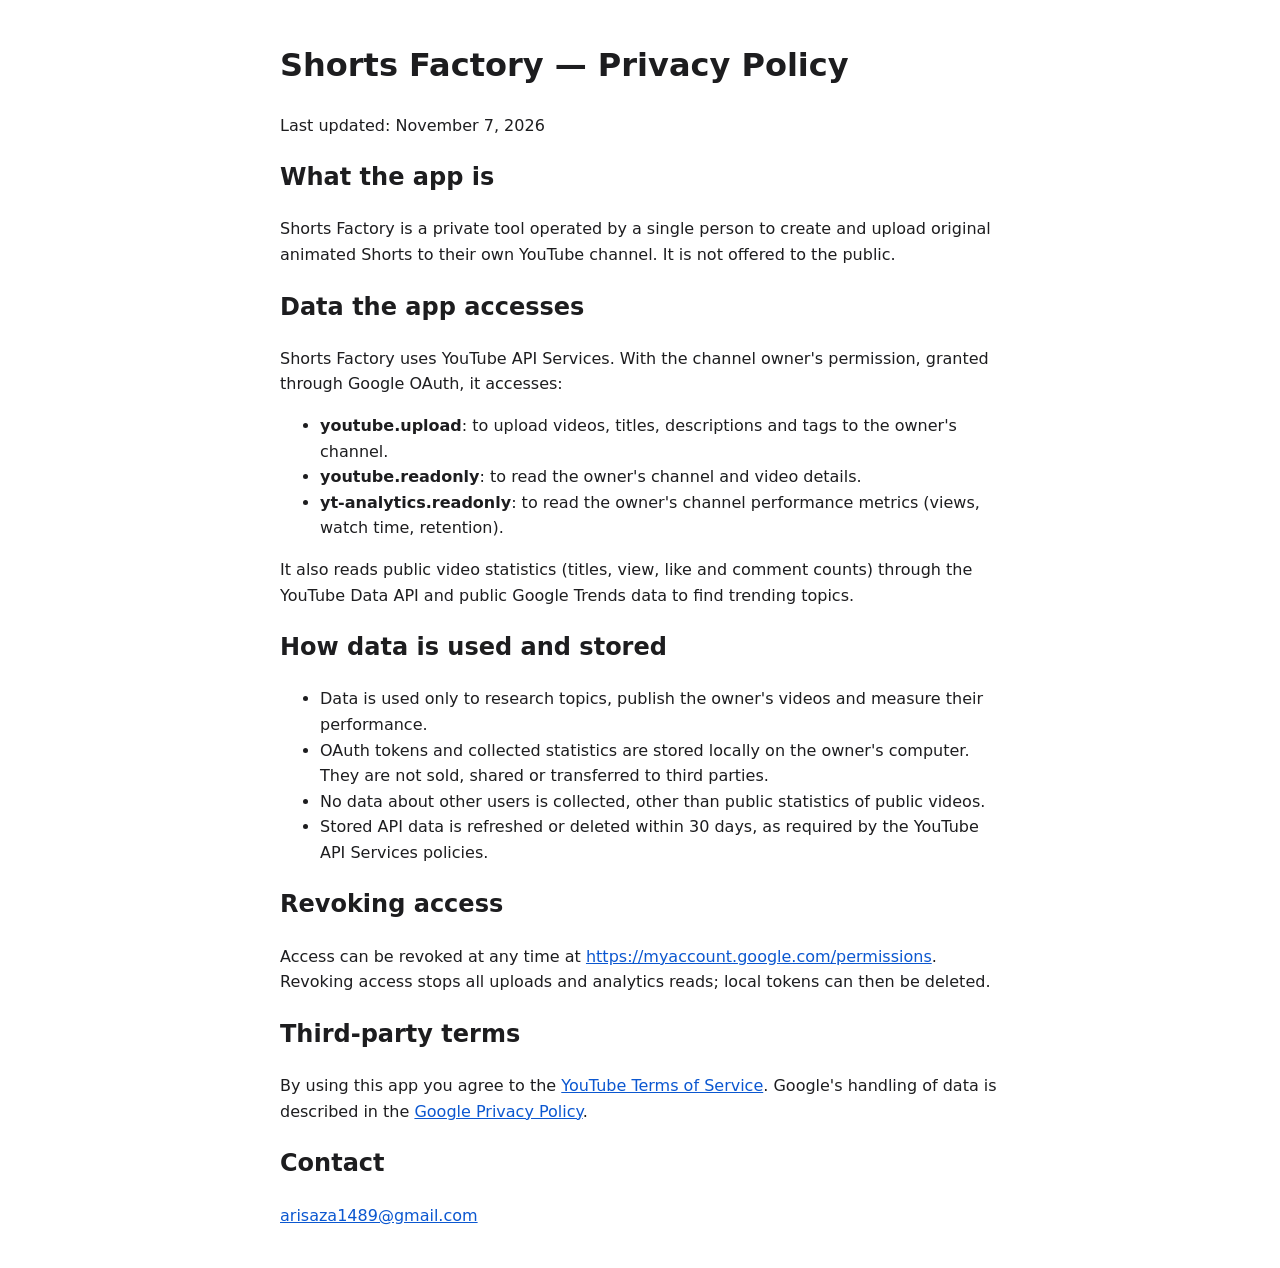
==== privacy.html @ b31b7cd7 "Add homepage and privacy policy for Shorts Factory OAuth app Co-Authored-By: Claude Opus 5.5 <norepl" ====
<!doctype html>
<html lang="en">
<head>
<meta charset="utf-8">
<meta name="viewport" content="width=device-width, initial-scale=1">
<title>Privacy Policy</title>
<style>
  body { font-family: system-ui, sans-serif; max-width: 720px; margin: 40px auto; padding: 0 16px; line-height: 1.6; color: #1d1d1f; background: #fff; }
  a { color: #0b57d0; }
</style>
</head>
<body>
<h1>Shorts Factory — Privacy Policy</h1>
<p>Last updated: November 7, 2026</p>

<h2>What the app is</h2>
<p>Shorts Factory is a private tool operated by a single person to create and upload original animated Shorts to
their own YouTube channel. It is not offered to the public.</p>

<h2>Data the app accesses</h2>
<p>Shorts Factory uses YouTube API Services. With the channel owner's permission, granted through Google OAuth, it accesses:</p>
<ul>
  <li><strong>youtube.upload</strong>: to upload videos, titles, descriptions and tags to the owner's channel.</li>
  <li><strong>youtube.readonly</strong>: to read the owner's channel and video details.</li>
  <li><strong>yt-analytics.readonly</strong>: to read the owner's channel performance metrics (views, watch time, retention).</li>
</ul>
<p>It also reads public video statistics (titles, view, like and comment counts) through the YouTube Data API and
public Google Trends data to find trending topics.</p>

<h2>How data is used and stored</h2>
<ul>
  <li>Data is used only to research topics, publish the owner's videos and measure their performance.</li>
  <li>OAuth tokens and collected statistics are stored locally on the owner's computer. They are not sold, shared
      or transferred to third parties.</li>
  <li>No data about other users is collected, other than public statistics of public videos.</li>
  <li>Stored API data is refreshed or deleted within 30 days, as required by the YouTube API Services policies.</li>
</ul>

<h2>Revoking access</h2>
<p>Access can be revoked at any time at
<a href="https://myaccount.google.com/permissions">https://myaccount.google.com/permissions</a>. Revoking access
stops all uploads and analytics reads; local tokens can then be deleted.</p>

<h2>Third-party terms</h2>
<p>By using this app you agree to the <a href="https://www.youtube.com/t/terms">YouTube Terms of Service</a>.
Google's handling of data is described in the <a href="https://policies.google.com/privacy">Google Privacy Policy</a>.</p>

<h2>Contact</h2>
<p><a href="mailto:arisaza1489@gmail.com">arisaza1489@gmail.com</a></p>
</body>
</html>
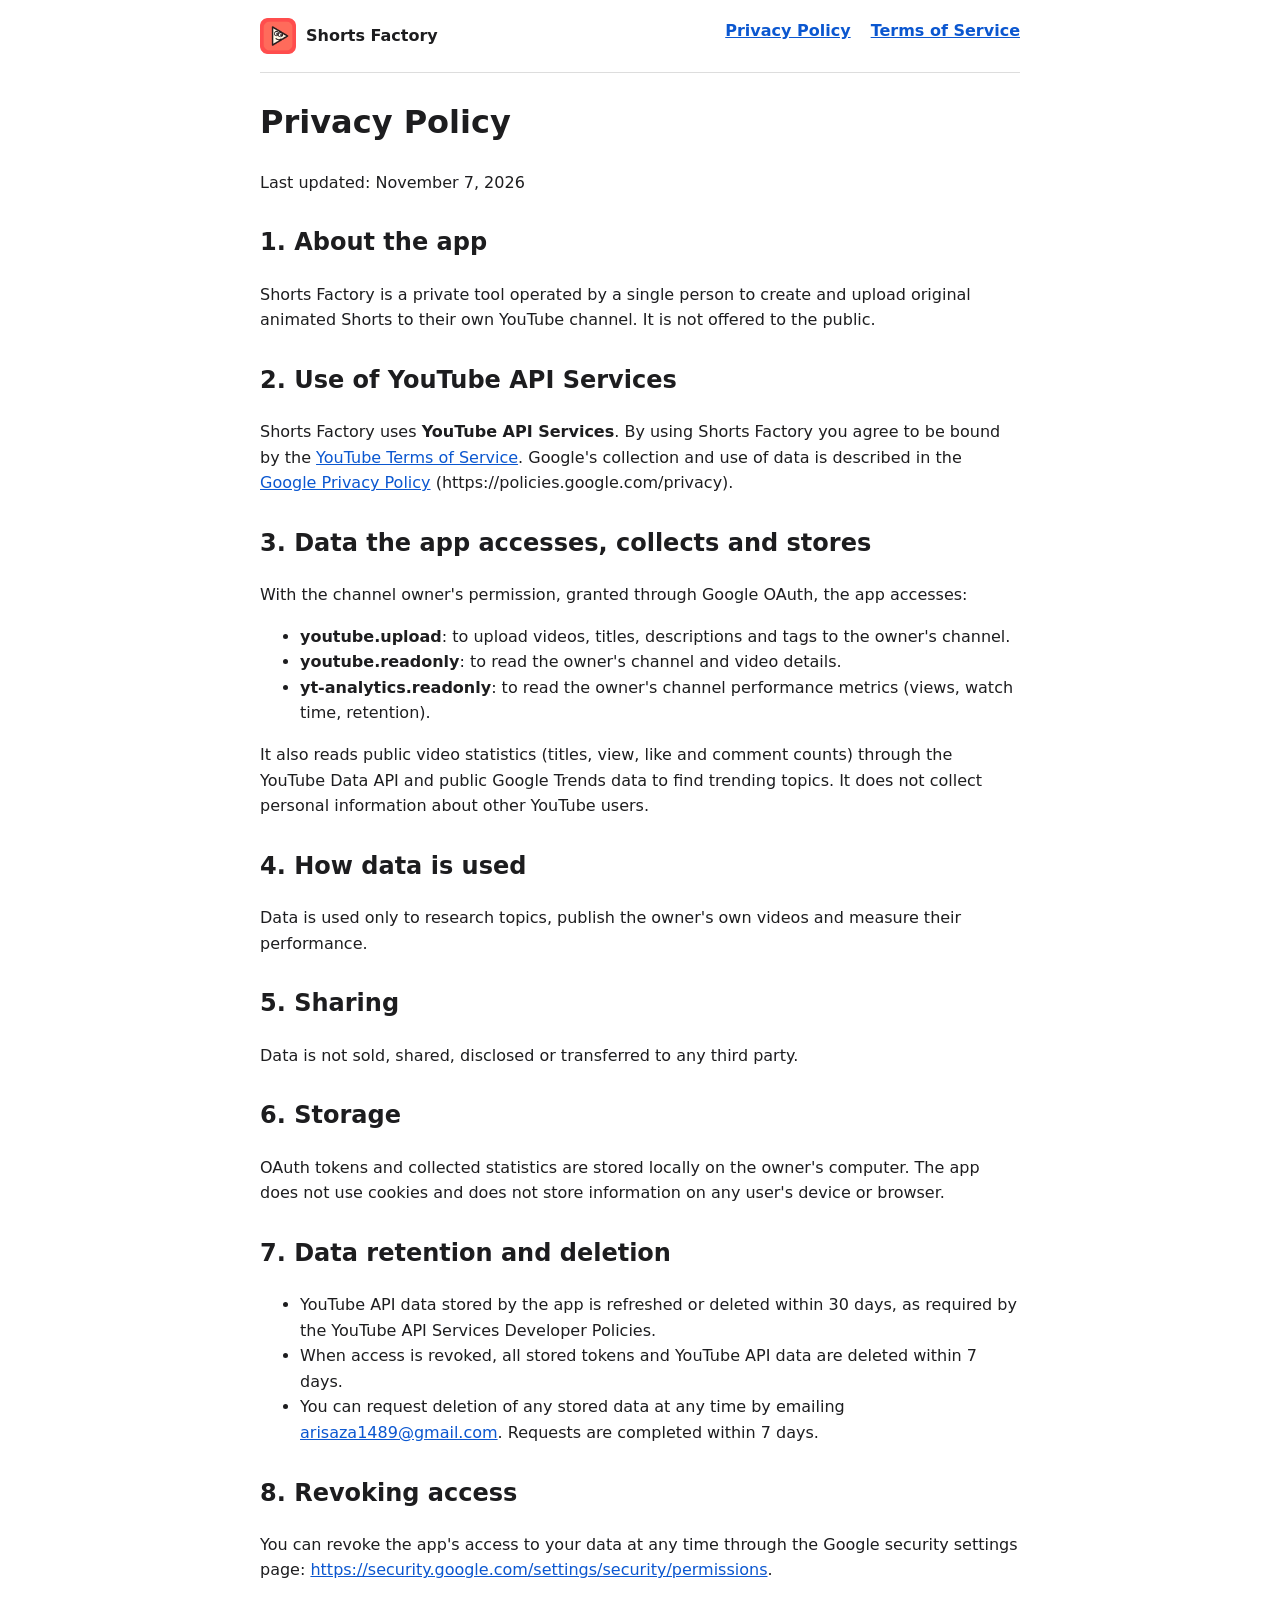
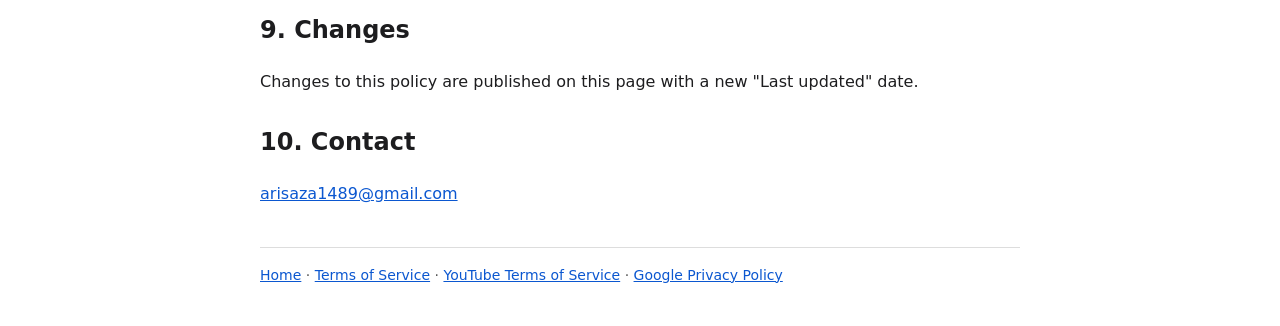
==== commit 0c8a1152: "Add terms of service, YouTube API sections and deletion policy Co-Authored-By: Claude Opus 5.5 <nore" ====
--- a/privacy.html
+++ b/privacy.html
@@ -4,48 +4,71 @@
 <meta charset="utf-8">
 <meta name="viewport" content="width=device-width, initial-scale=1">
 <title>Privacy Policy</title>
-<style>
-  body { font-family: system-ui, sans-serif; max-width: 720px; margin: 40px auto; padding: 0 16px; line-height: 1.6; color: #1d1d1f; background: #fff; }
-  a { color: #0b57d0; }
-</style>
+<link rel="stylesheet" href="style.css">
 </head>
 <body>
-<h1>Shorts Factory — Privacy Policy</h1>
+<nav>
+  <a class="brand" href="./"><img src="logo-120.png" alt="Shorts Factory logo">Shorts Factory</a>
+  <a href="privacy.html">Privacy Policy</a>
+  <a href="terms.html">Terms of Service</a>
+</nav>
+
+<h1>Privacy Policy</h1>
 <p>Last updated: November 7, 2026</p>
 
-<h2>What the app is</h2>
+<h2>1. About the app</h2>
 <p>Shorts Factory is a private tool operated by a single person to create and upload original animated Shorts to
 their own YouTube channel. It is not offered to the public.</p>
 
-<h2>Data the app accesses</h2>
-<p>Shorts Factory uses YouTube API Services. With the channel owner's permission, granted through Google OAuth, it accesses:</p>
+<h2>2. Use of YouTube API Services</h2>
+<p>Shorts Factory uses <strong>YouTube API Services</strong>. By using Shorts Factory you agree to be bound by the
+<a href="https://www.youtube.com/t/terms">YouTube Terms of Service</a>. Google's collection and use of data is
+described in the <a href="https://policies.google.com/privacy">Google Privacy Policy</a>
+(https://policies.google.com/privacy).</p>
+
+<h2>3. Data the app accesses, collects and stores</h2>
+<p>With the channel owner's permission, granted through Google OAuth, the app accesses:</p>
 <ul>
   <li><strong>youtube.upload</strong>: to upload videos, titles, descriptions and tags to the owner's channel.</li>
   <li><strong>youtube.readonly</strong>: to read the owner's channel and video details.</li>
   <li><strong>yt-analytics.readonly</strong>: to read the owner's channel performance metrics (views, watch time, retention).</li>
 </ul>
 <p>It also reads public video statistics (titles, view, like and comment counts) through the YouTube Data API and
-public Google Trends data to find trending topics.</p>
+public Google Trends data to find trending topics. It does not collect personal information about other YouTube users.</p>
 
-<h2>How data is used and stored</h2>
+<h2>4. How data is used</h2>
+<p>Data is used only to research topics, publish the owner's own videos and measure their performance.</p>
+
+<h2>5. Sharing</h2>
+<p>Data is not sold, shared, disclosed or transferred to any third party.</p>
+
+<h2>6. Storage</h2>
+<p>OAuth tokens and collected statistics are stored locally on the owner's computer. The app does not use cookies
+and does not store information on any user's device or browser.</p>
+
+<h2>7. Data retention and deletion</h2>
 <ul>
-  <li>Data is used only to research topics, publish the owner's videos and measure their performance.</li>
-  <li>OAuth tokens and collected statistics are stored locally on the owner's computer. They are not sold, shared
-      or transferred to third parties.</li>
-  <li>No data about other users is collected, other than public statistics of public videos.</li>
-  <li>Stored API data is refreshed or deleted within 30 days, as required by the YouTube API Services policies.</li>
+  <li>YouTube API data stored by the app is refreshed or deleted within 30 days, as required by the YouTube API
+      Services Developer Policies.</li>
+  <li>When access is revoked, all stored tokens and YouTube API data are deleted within 7 days.</li>
+  <li>You can request deletion of any stored data at any time by emailing
+      <a href="mailto:arisaza1489@gmail.com">arisaza1489@gmail.com</a>. Requests are completed within 7 days.</li>
 </ul>
 
-<h2>Revoking access</h2>
-<p>Access can be revoked at any time at
-<a href="https://myaccount.google.com/permissions">https://myaccount.google.com/permissions</a>. Revoking access
-stops all uploads and analytics reads; local tokens can then be deleted.</p>
+<h2>8. Revoking access</h2>
+<p>You can revoke the app's access to your data at any time through the Google security settings page:
+<a href="https://security.google.com/settings/security/permissions">https://security.google.com/settings/security/permissions</a>.</p>
 
-<h2>Third-party terms</h2>
-<p>By using this app you agree to the <a href="https://www.youtube.com/t/terms">YouTube Terms of Service</a>.
-Google's handling of data is described in the <a href="https://policies.google.com/privacy">Google Privacy Policy</a>.</p>
+<h2>9. Changes</h2>
+<p>Changes to this policy are published on this page with a new "Last updated" date.</p>
 
-<h2>Contact</h2>
+<h2>10. Contact</h2>
 <p><a href="mailto:arisaza1489@gmail.com">arisaza1489@gmail.com</a></p>
+
+<footer>
+  <a href="./">Home</a> · <a href="terms.html">Terms of Service</a> ·
+  <a href="https://www.youtube.com/t/terms">YouTube Terms of Service</a> ·
+  <a href="https://policies.google.com/privacy">Google Privacy Policy</a>
+</footer>
 </body>
 </html>
--- a/style.css
+++ b/style.css
@@ -0,0 +1,11 @@
+body { font-family: system-ui, sans-serif; max-width: 760px; margin: 0 auto; padding: 0 16px 40px; line-height: 1.6; color: #1d1d1f; background: #fff; }
+a { color: #0b57d0; }
+nav { display: flex; gap: 20px; flex-wrap: wrap; padding: 18px 0; border-bottom: 1px solid #ddd; margin-bottom: 24px; font-weight: 600; }
+nav .brand { margin-right: auto; display: flex; align-items: center; gap: 10px; color: #1d1d1f; text-decoration: none; }
+nav .brand img { width: 36px; height: 36px; }
+.yt-badge { display: inline-flex; align-items: center; gap: 10px; border: 1px solid #ddd; border-radius: 10px; padding: 10px 14px; margin: 12px 0; }
+.yt-badge .play { width: 40px; height: 28px; background: #ff0000; border-radius: 7px; position: relative; }
+.yt-badge .play::after { content: ""; position: absolute; left: 16px; top: 8px; border-left: 12px solid #fff; border-top: 6px solid transparent; border-bottom: 6px solid transparent; }
+.yt-badge strong { font-size: 18px; }
+footer { margin-top: 40px; padding-top: 16px; border-top: 1px solid #ddd; font-size: 14px; color: #555; }
+h2 { margin-top: 28px; }
